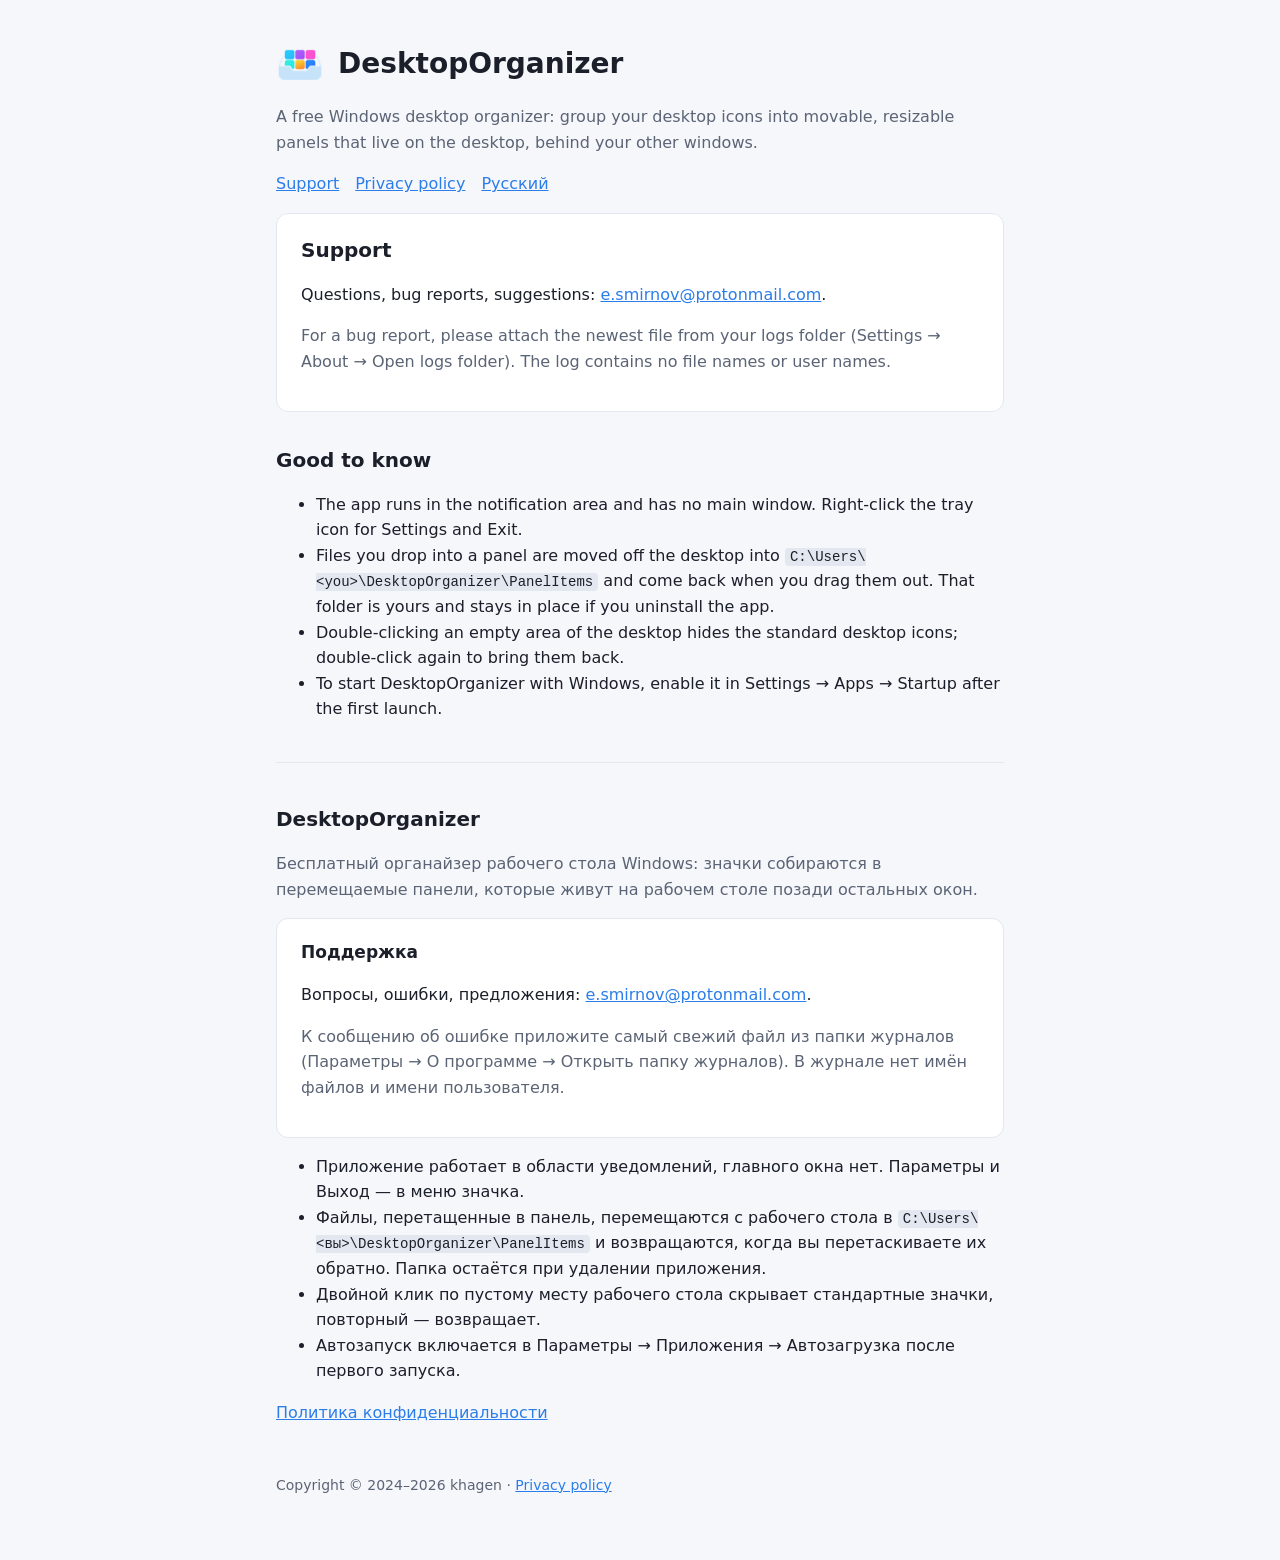
==== index.html @ 754f49ee "DesktopOrganizer site: support page and privacy policy (en/ru)" ====
<!doctype html>
<html lang="en">
<head>
  <meta charset="utf-8">
  <meta name="viewport" content="width=device-width, initial-scale=1">
  <title>DesktopOrganizer</title>
  <meta name="description" content="DesktopOrganizer groups your Windows desktop icons into movable, resizable panels. Support and privacy policy.">
  <link rel="stylesheet" href="style.css">
  <link rel="icon" href="icon.png">
</head>
<body>
<main>
  <header>
    <img src="icon.png" alt="">
    <h1>DesktopOrganizer</h1>
  </header>
  <p class="muted">A free Windows desktop organizer: group your desktop icons into movable, resizable panels that live on the desktop, behind your other windows.</p>

  <nav><a href="#support">Support</a><a href="privacy/">Privacy policy</a><a href="#ru">Русский</a></nav>

  <div class="card">
    <h2 id="support" style="margin-top:0">Support</h2>
    <p>Questions, bug reports, suggestions: <a href="mailto:e.smirnov@protonmail.com">e.smirnov@protonmail.com</a>.</p>
    <p class="muted">For a bug report, please attach the newest file from your logs folder (Settings → About → Open logs folder). The log contains no file names or user names.</p>
  </div>

  <h2>Good to know</h2>
  <ul>
    <li>The app runs in the notification area and has no main window. Right-click the tray icon for Settings and Exit.</li>
    <li>Files you drop into a panel are moved off the desktop into <code>C:\Users\&lt;you&gt;\DesktopOrganizer\PanelItems</code> and come back when you drag them out. That folder is yours and stays in place if you uninstall the app.</li>
    <li>Double-clicking an empty area of the desktop hides the standard desktop icons; double-click again to bring them back.</li>
    <li>To start DesktopOrganizer with Windows, enable it in Settings → Apps → Startup after the first launch.</li>
  </ul>

  <hr>

  <h2 id="ru">DesktopOrganizer</h2>
  <p class="muted">Бесплатный органайзер рабочего стола Windows: значки собираются в перемещаемые панели, которые живут на рабочем столе позади остальных окон.</p>

  <div class="card">
    <h3 style="margin-top:0">Поддержка</h3>
    <p>Вопросы, ошибки, предложения: <a href="mailto:e.smirnov@protonmail.com">e.smirnov@protonmail.com</a>.</p>
    <p class="muted">К сообщению об ошибке приложите самый свежий файл из папки журналов (Параметры → О программе → Открыть папку журналов). В журнале нет имён файлов и имени пользователя.</p>
  </div>

  <ul>
    <li>Приложение работает в области уведомлений, главного окна нет. Параметры и Выход — в меню значка.</li>
    <li>Файлы, перетащенные в панель, перемещаются с рабочего стола в <code>C:\Users\&lt;вы&gt;\DesktopOrganizer\PanelItems</code> и возвращаются, когда вы перетаскиваете их обратно. Папка остаётся при удалении приложения.</li>
    <li>Двойной клик по пустому месту рабочего стола скрывает стандартные значки, повторный — возвращает.</li>
    <li>Автозапуск включается в Параметры → Приложения → Автозагрузка после первого запуска.</li>
  </ul>
  <p><a href="privacy/#ru">Политика конфиденциальности</a></p>

  <footer>Copyright © 2024–2026 khagen · <a href="privacy/">Privacy policy</a></footer>
</main>
</body>
</html>
---- style.css ----
:root {
  --bg: #f6f7fb;
  --card: #ffffff;
  --text: #1b1f2a;
  --muted: #5b6475;
  --accent: #2b7de9;
  --border: #e3e7ef;
}
@media (prefers-color-scheme: dark) {
  :root {
    --bg: #12151c;
    --card: #1a1e27;
    --text: #e8ebf2;
    --muted: #9aa3b5;
    --accent: #6fb0ff;
    --border: #2a3040;
  }
}
* { box-sizing: border-box; }
body {
  margin: 0;
  font: 16px/1.6 system-ui, -apple-system, "Segoe UI", Roboto, sans-serif;
  color: var(--text);
  background: var(--bg);
}
main { max-width: 760px; margin: 0 auto; padding: 40px 16px 64px; }
header { display: flex; align-items: center; gap: 14px; margin-bottom: 8px; }
header img { width: 48px; height: 48px; }
h1 { font-size: 28px; margin: 0; }
h2 { font-size: 20px; margin: 32px 0 8px; }
h3 { font-size: 17px; margin: 24px 0 6px; }
p, li { color: var(--text); }
.muted { color: var(--muted); }
.card {
  background: var(--card);
  border: 1px solid var(--border);
  border-radius: 12px;
  padding: 20px 24px;
  margin: 16px 0;
}
a { color: var(--accent); }
code { background: var(--border); padding: 1px 5px; border-radius: 4px; font-size: 14px; }
nav a { margin-right: 16px; }
footer { margin-top: 48px; color: var(--muted); font-size: 14px; }
hr { border: 0; border-top: 1px solid var(--border); margin: 40px 0; }
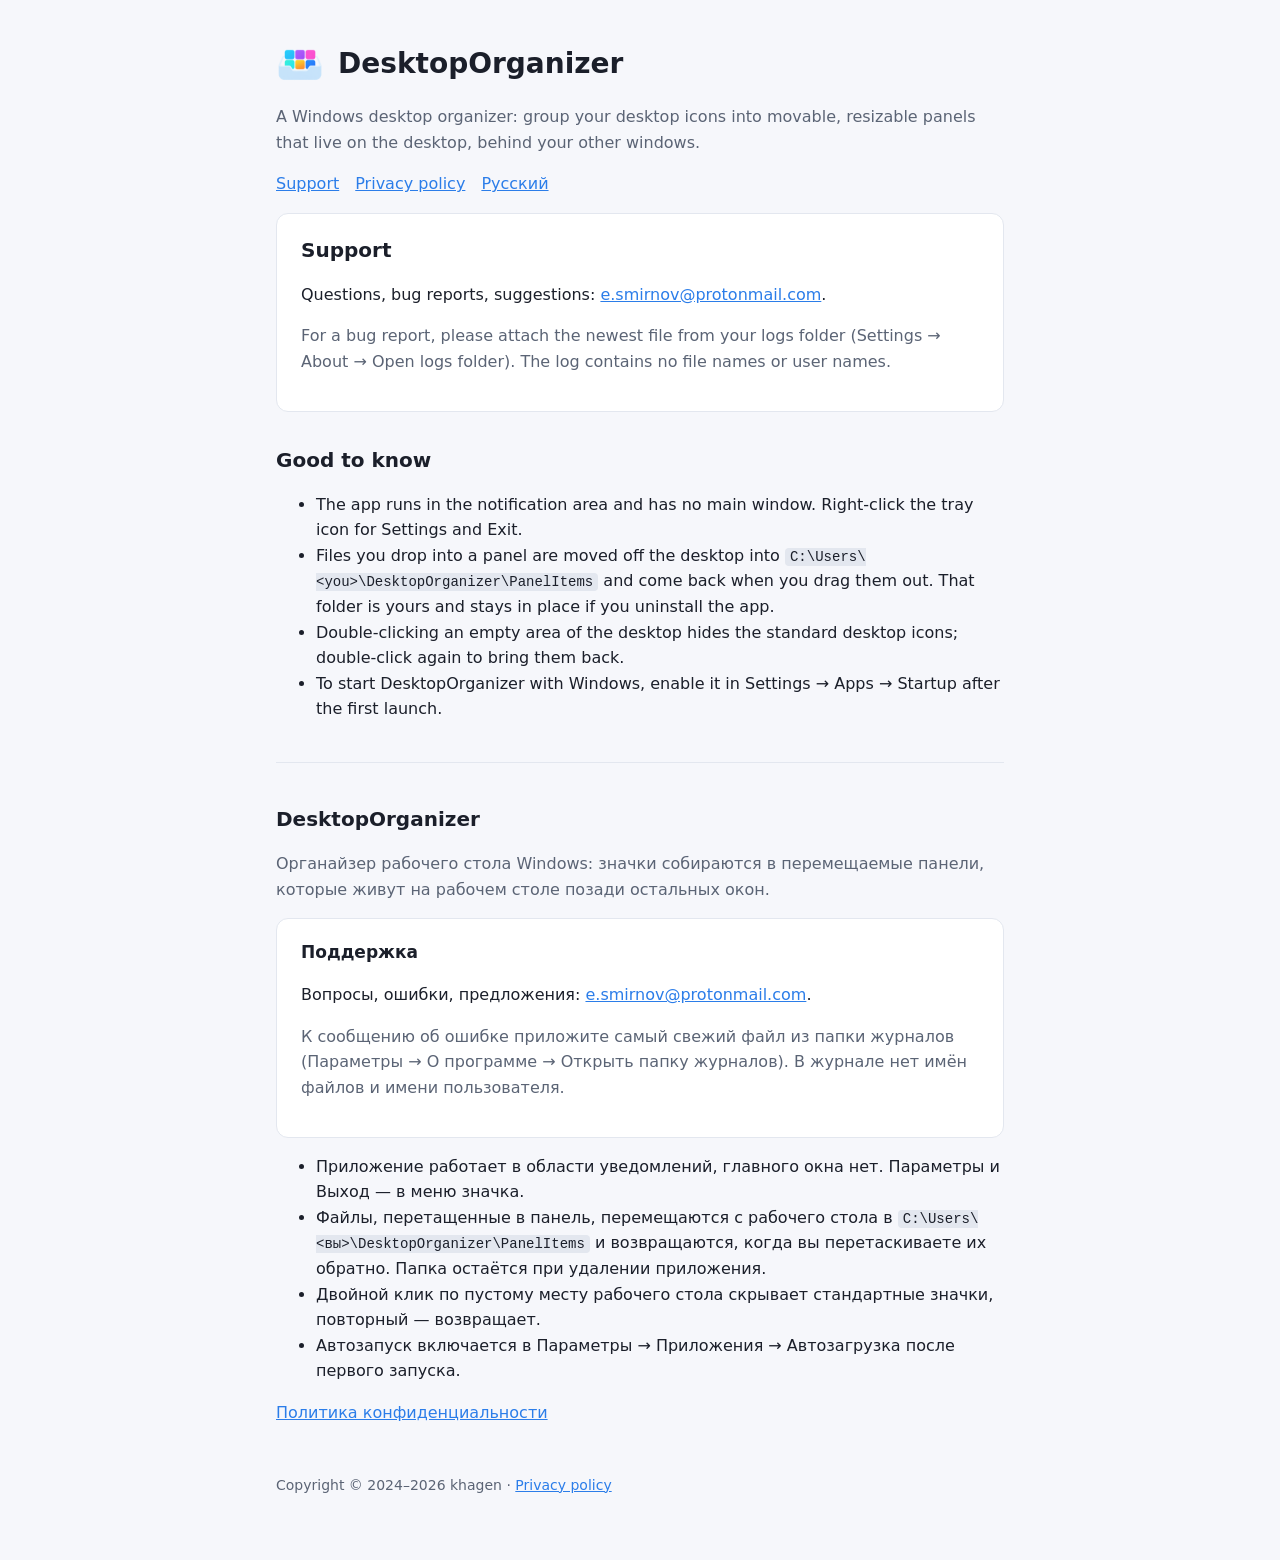
==== commit cc1893e7: "Drop 'free' wording: the app is a paid product" ====
--- a/index.html
+++ b/index.html
@@ -14,7 +14,7 @@
     <img src="icon.png" alt="">
     <h1>DesktopOrganizer</h1>
   </header>
-  <p class="muted">A free Windows desktop organizer: group your desktop icons into movable, resizable panels that live on the desktop, behind your other windows.</p>
+  <p class="muted">A Windows desktop organizer: group your desktop icons into movable, resizable panels that live on the desktop, behind your other windows.</p>
 
   <nav><a href="#support">Support</a><a href="privacy/">Privacy policy</a><a href="#ru">Русский</a></nav>
 
@@ -35,7 +35,7 @@
   <hr>
 
   <h2 id="ru">DesktopOrganizer</h2>
-  <p class="muted">Бесплатный органайзер рабочего стола Windows: значки собираются в перемещаемые панели, которые живут на рабочем столе позади остальных окон.</p>
+  <p class="muted">Органайзер рабочего стола Windows: значки собираются в перемещаемые панели, которые живут на рабочем столе позади остальных окон.</p>
 
   <div class="card">
     <h3 style="margin-top:0">Поддержка</h3>
